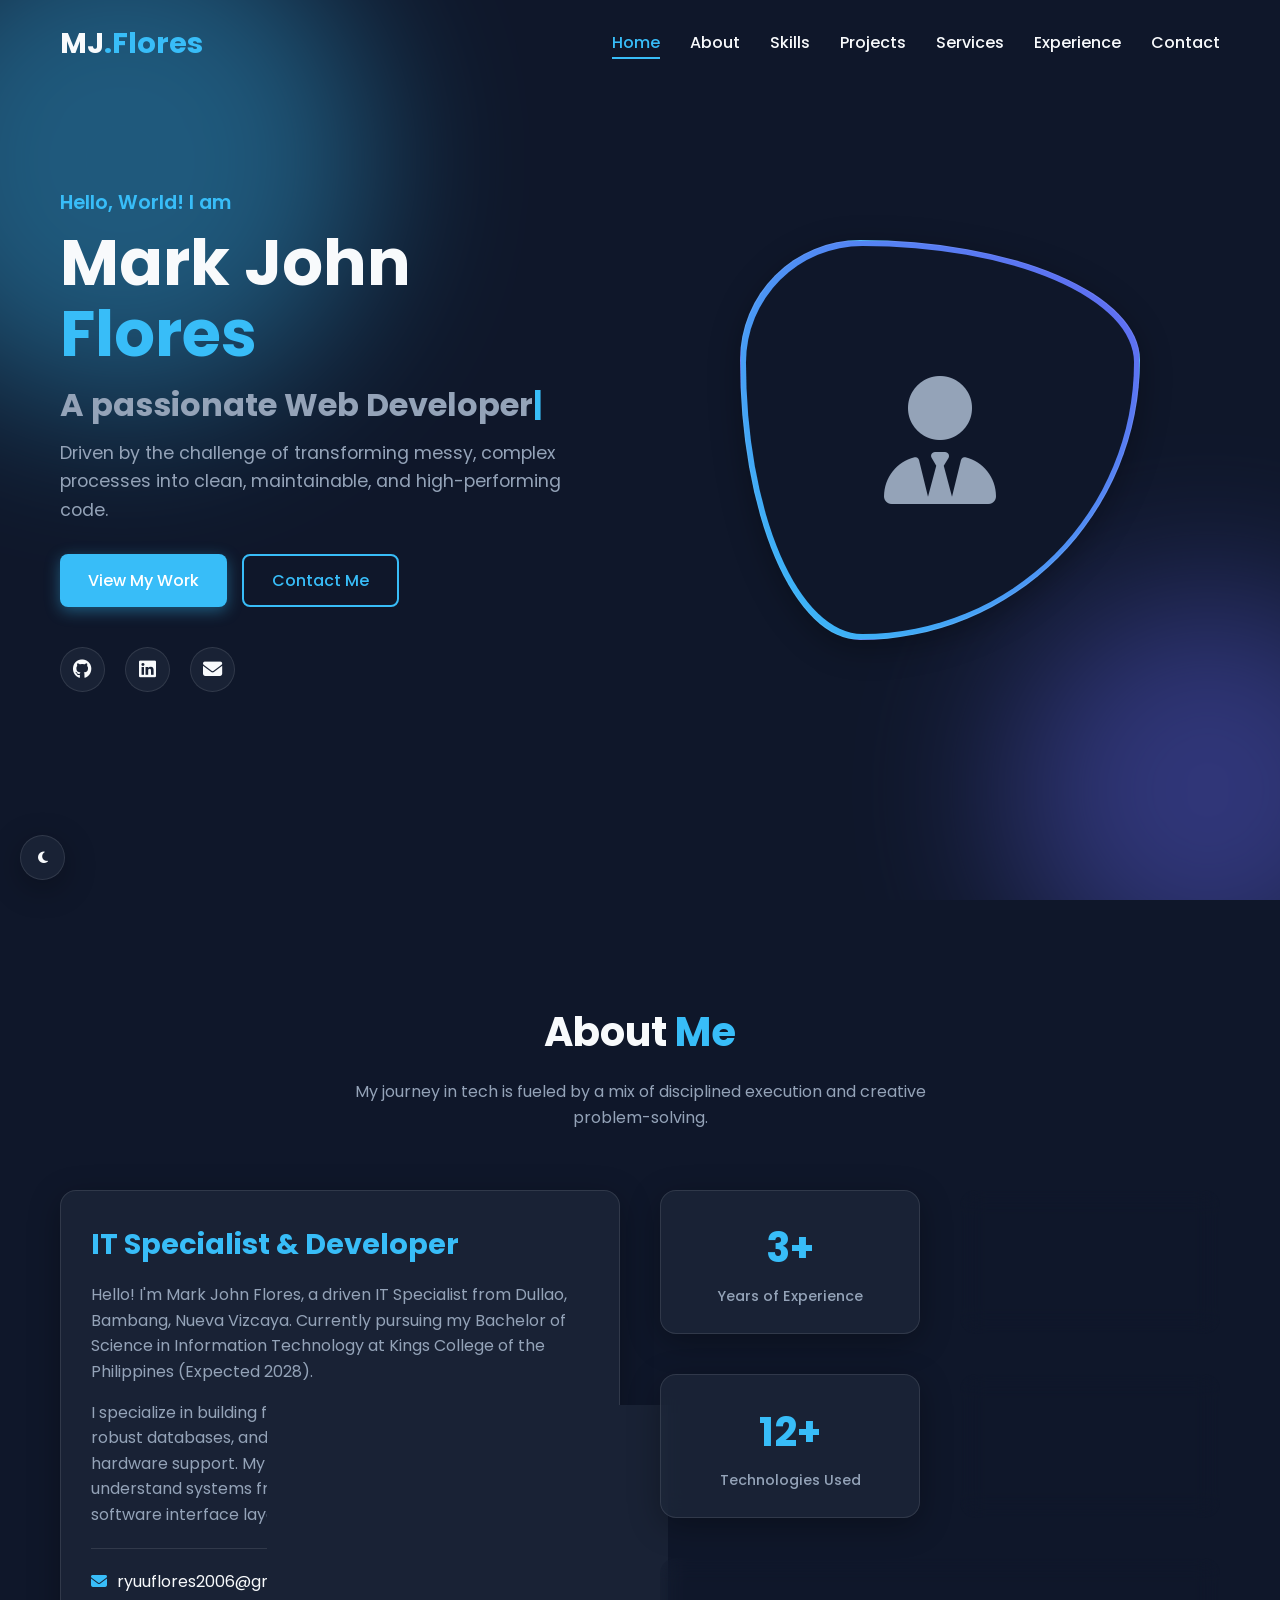
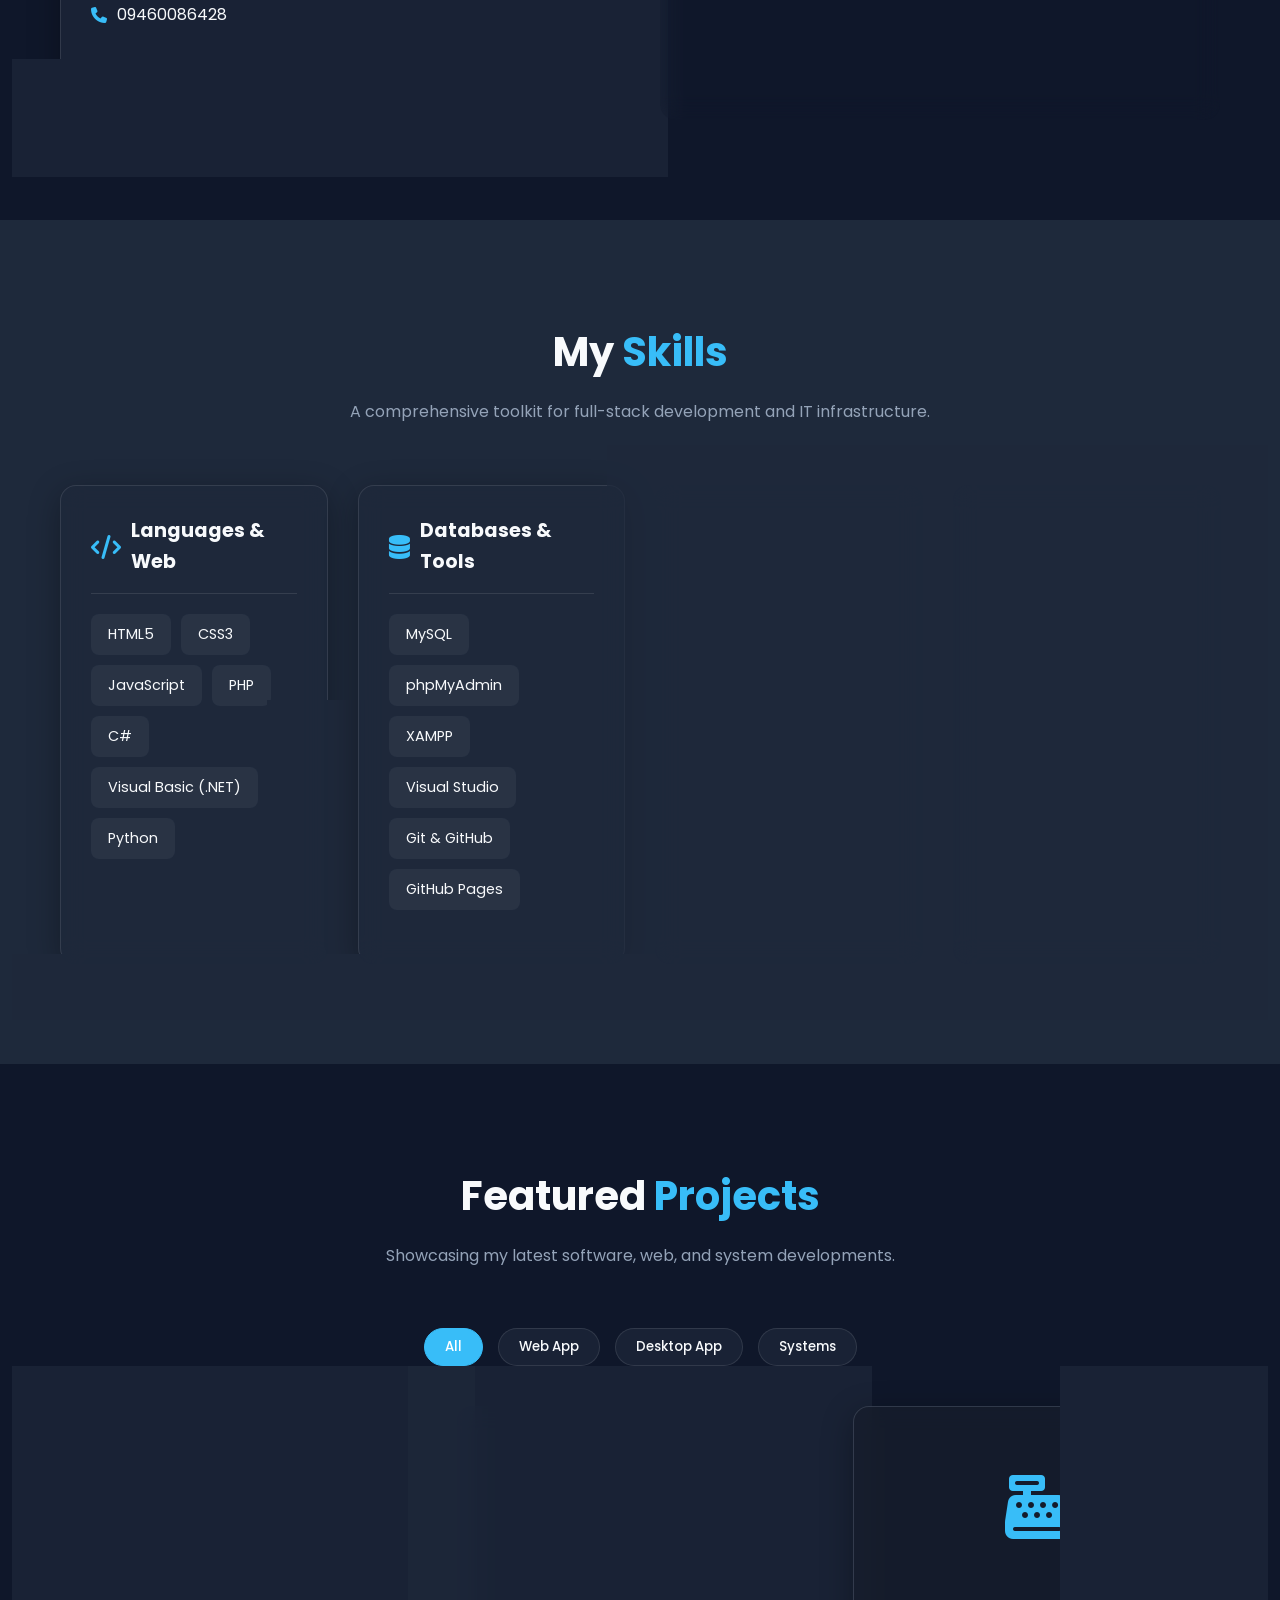
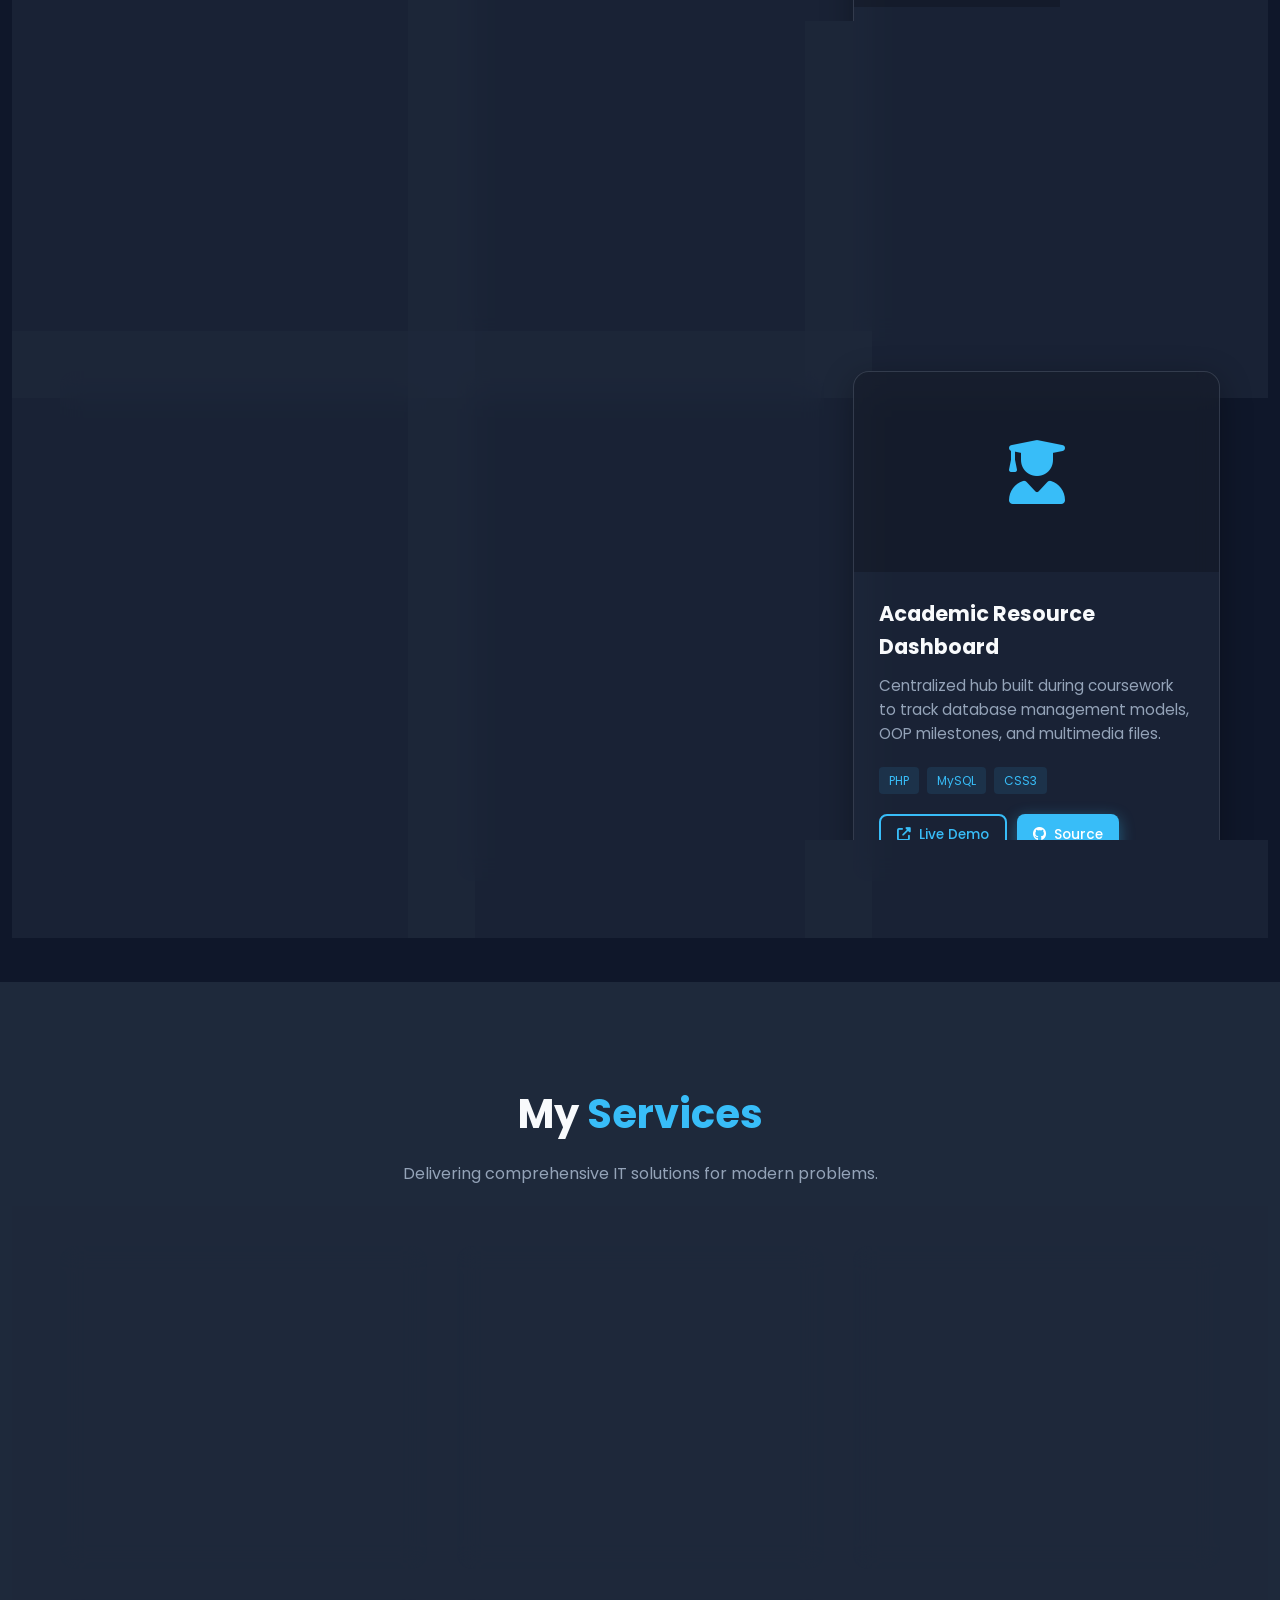
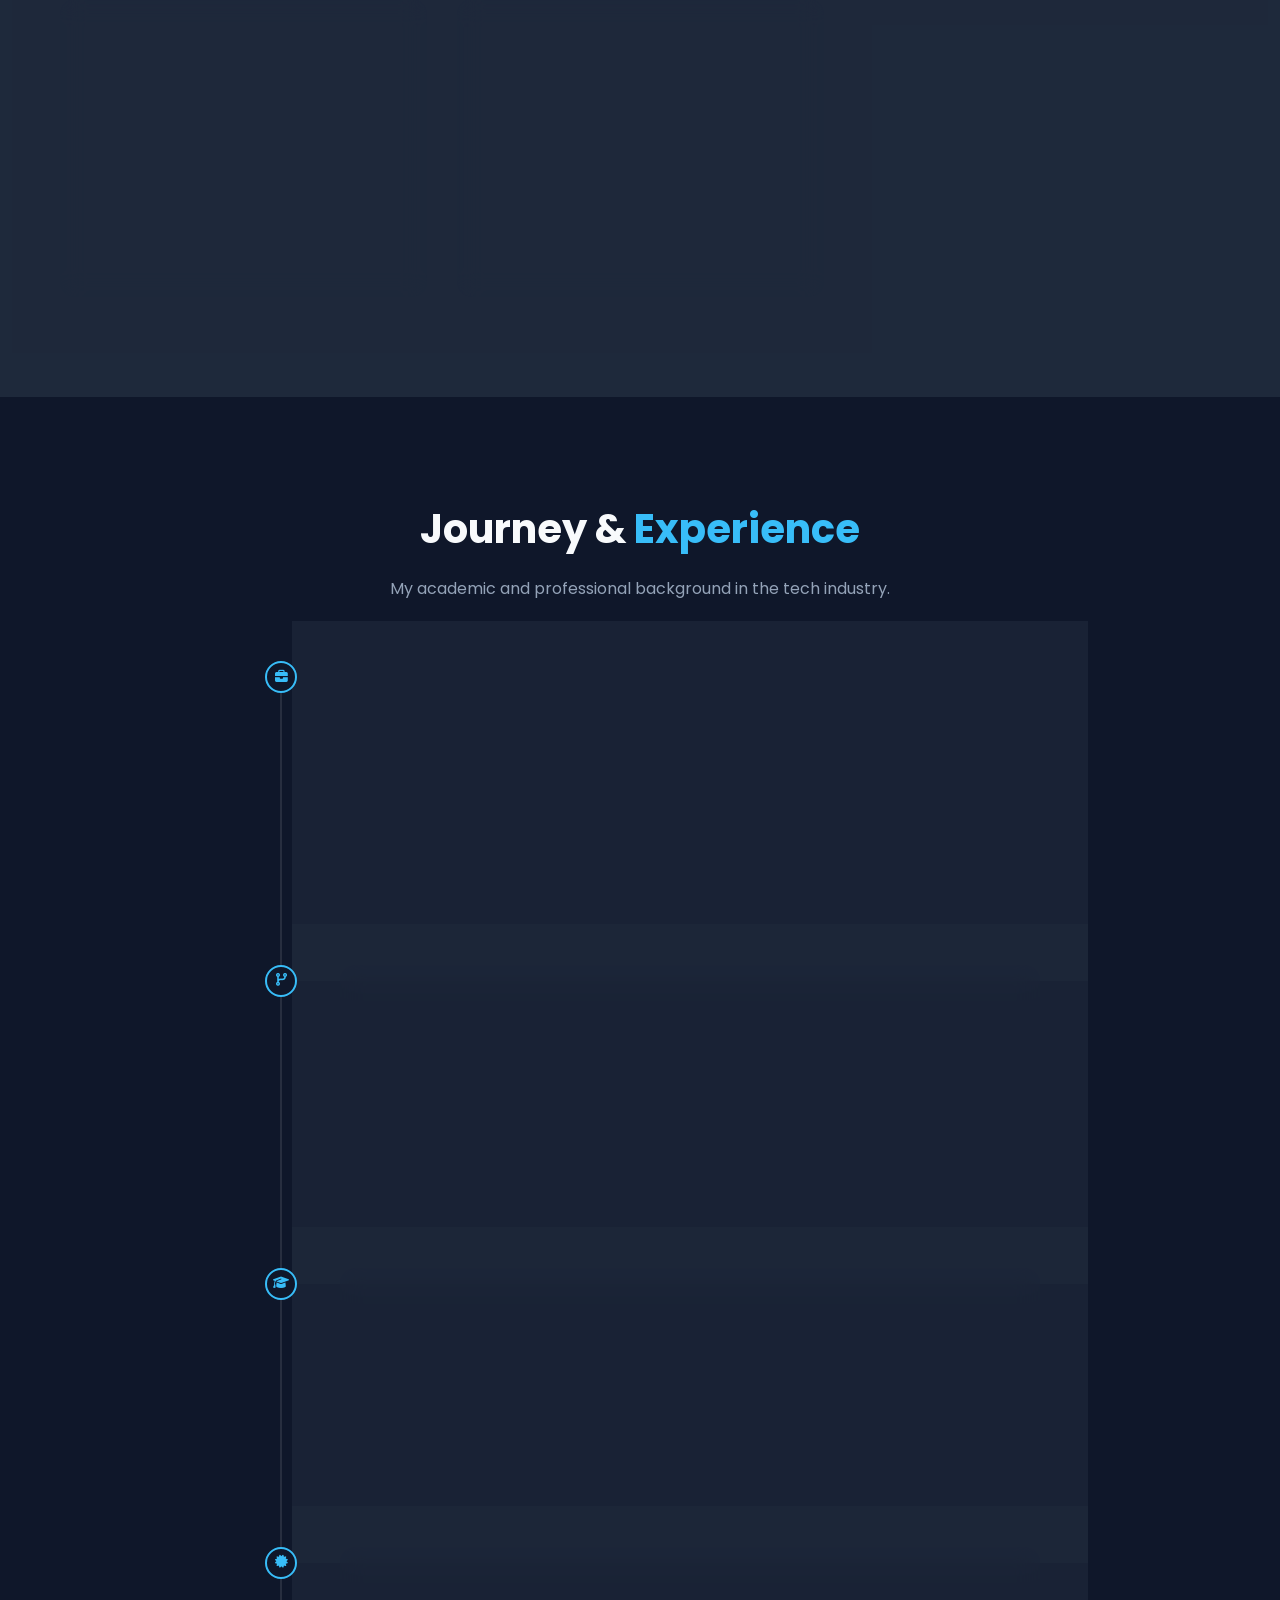
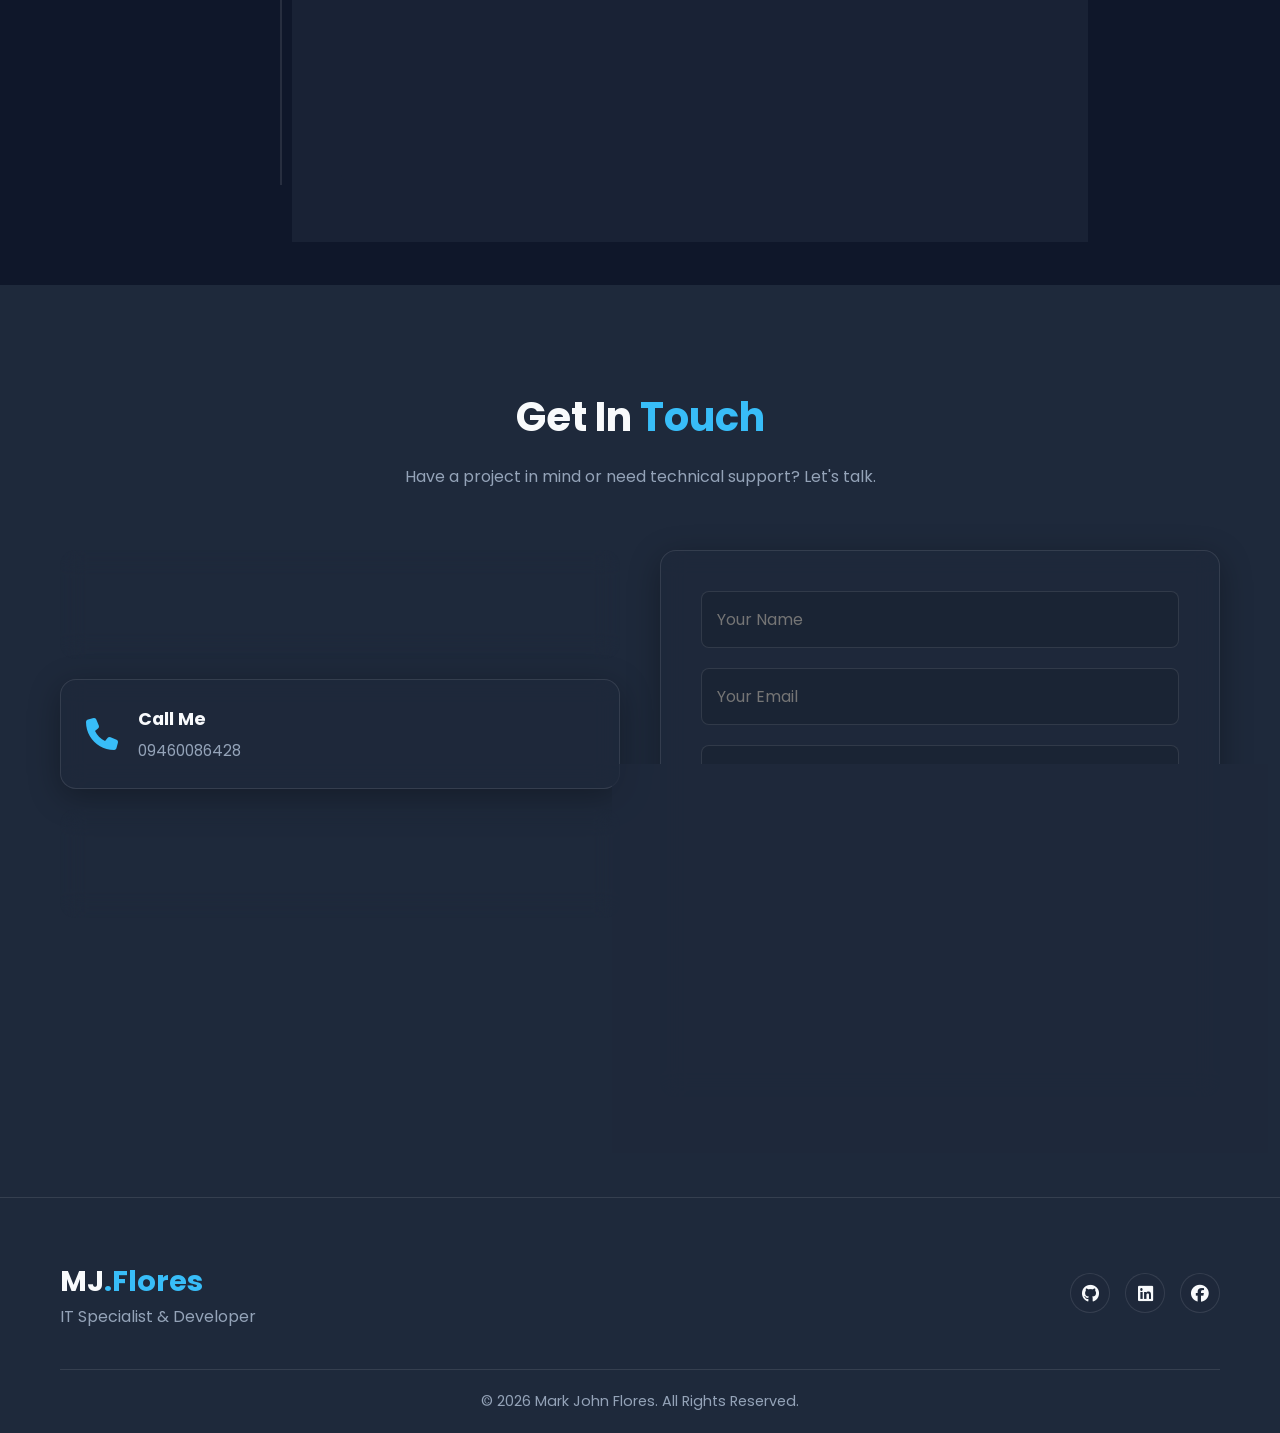
==== Portfolio/index.html @ e77b3bf4 "Add files via upload" ====
<!DOCTYPE html>
<html lang="en">
<head>
    <meta charset="UTF-8">
    <meta name="viewport" content="width=device-width, initial-scale=1.0">
    <title>Mark John Flores | IT Professional</title>
    <!-- Google Fonts -->
    <link href="https://fonts.googleapis.com/css2?family=Poppins:wght@300;400;500;600;700;800&display=swap" rel="stylesheet">
    <!-- FontAwesome Icons -->
    <link rel="stylesheet" href="https://cdnjs.cloudflare.com/ajax/libs/font-awesome/6.4.0/css/all.min.css">
    <link rel="stylesheet" href="style.css">
</head>
<body>
    <!-- Theme Toggle & Back to Top -->
    <button id="theme-toggle" class="glass-button" aria-label="Toggle Theme"><i class="fas fa-moon"></i></button>
    <button id="back-to-top" class="glass-button" aria-label="Back to Top"><i class="fas fa-arrow-up"></i></button>

    <!-- Navigation -->
    <header id="header">
        <nav class="navbar container">
            <a href="#home" class="logo">MJ<span>.Flores</span></a>
            <div class="hamburger">
                <span class="bar"></span>
                <span class="bar"></span>
                <span class="bar"></span>
            </div>
            <ul class="nav-menu">
                <li class="nav-item"><a href="#home" class="nav-link active">Home</a></li>
                <li class="nav-item"><a href="#about" class="nav-link">About</a></li>
                <li class="nav-item"><a href="#skills" class="nav-link">Skills</a></li>
                <li class="nav-item"><a href="#projects" class="nav-link">Projects</a></li>
                <li class="nav-item"><a href="#services" class="nav-link">Services</a></li>
                <li class="nav-item"><a href="#experience" class="nav-link">Experience</a></li>
                <li class="nav-item"><a href="#contact" class="nav-link">Contact</a></li>
            </ul>
        </nav>
    </header>

    <!-- Hero Section -->
    <section id="home" class="hero section">
        <div class="hero-bg-animated">
            <div class="blob blob-1"></div>
            <div class="blob blob-2"></div>
        </div>
        <div class="container hero-container grid-2">
            <div class="hero-content fade-in">
                <p class="greeting">Hello, World! I am</p>
                <h1 class="name">Mark John <span>Flores</span></h1>
                <h2 class="title">A passionate <span id="typing-text"></span><span class="cursor">|</span></h2>
                <p class="description">
                    Driven by the challenge of transforming messy, complex processes into clean, maintainable, and high-performing code.
                </p>
                <div class="hero-buttons">
                    <a href="#projects" class="btn btn-primary">View My Work</a>
                    <a href="#contact" class="btn btn-outline">Contact Me</a>
                </div>
                <div class="social-links">
                    <a href="#" aria-label="GitHub"><i class="fab fa-github"></i></a>
                    <a href="#" aria-label="LinkedIn"><i class="fab fa-linkedin"></i></a>
                    <a href="#" aria-label="Email"><i class="fas fa-envelope"></i></a>
                </div>
            </div>
            <div class="hero-image-wrapper fade-in delay-1">
                <div class="hero-image glass-card">
                    <!-- Placeholder for actual profile picture -->
                    <div class="image-placeholder">
                        <i class="fas fa-user-tie"></i>
                    </div>
                </div>
            </div>
        </div>
    </section>

    <!-- About Section -->
    <section id="about" class="about section">
        <div class="container">
            <div class="section-header reveal">
                <h2>About <span>Me</span></h2>
                <p>My journey in tech is fueled by a mix of disciplined execution and creative problem-solving.</p>
            </div>
            <div class="about-content grid-2 reveal delay-1">
                <div class="about-text glass-card">
                    <h3>IT Specialist & Developer</h3>
                    <p>Hello! I'm Mark John Flores, a driven IT Specialist from Dullao, Bambang, Nueva Vizcaya. Currently pursuing my Bachelor of Science in Information Technology at Kings College of the Philippines (Expected 2028).</p>
                    <p>I specialize in building full-stack web applications, engineering robust databases, and providing top-tier technical and hardware support. My hybrid expertise allows me to understand systems from the hardware foundation up to the software interface layer.</p>
                    <div class="contact-info-short">
                        <p><i class="fas fa-envelope"></i> ryuuflores2006@gmail.com</p>
                        <p><i class="fas fa-phone"></i> 09460086428</p>
                    </div>
                </div>
                <div class="about-stats grid-2">
                    <div class="stat-box glass-card">
                        <h3 class="counter" data-target="3">0</h3>
                        <p>Years of Experience</p>
                    </div>
                    <div class="stat-box glass-card">
                        <h3 class="counter" data-target="15">0</h3>
                        <p>Projects Completed</p>
                    </div>
                    <div class="stat-box glass-card">
                        <h3 class="counter" data-target="12">0</h3>
                        <p>Technologies Used</p>
                    </div>
                    <div class="stat-box glass-card">
                        <h3 class="counter" data-target="4">0</h3>
                        <p>Systems Completed</p>
                    </div>
                    <div class="stat-box glass-card span-2 highlight">
                        <div class="achievements">
                            <span class="badge"><i class="fas fa-trophy"></i> Hackathon Champion</span>
                            <span class="badge"><i class="fas fa-award"></i> Civil Service Exam Passer</span>
                        </div>
                    </div>
                </div>
            </div>
        </div>
    </section>

    <!-- Skills Section -->
    <section id="skills" class="skills section bg-alt">
        <div class="container">
            <div class="section-header reveal">
                <h2>My <span>Skills</span></h2>
                <p>A comprehensive toolkit for full-stack development and IT infrastructure.</p>
            </div>
            <div class="skills-grid reveal delay-1">
                <div class="skill-category glass-card">
                    <h3><i class="fas fa-code"></i> Languages & Web</h3>
                    <div class="skill-tags">
                        <span>HTML5</span>
                        <span>CSS3</span>
                        <span>JavaScript</span>
                        <span>PHP</span>
                        <span>C#</span>
                        <span>Visual Basic (.NET)</span>
                        <span>Python</span>
                    </div>
                </div>
                <div class="skill-category glass-card">
                    <h3><i class="fas fa-database"></i> Databases & Tools</h3>
                    <div class="skill-tags">
                        <span>MySQL</span>
                        <span>phpMyAdmin</span>
                        <span>XAMPP</span>
                        <span>Visual Studio</span>
                        <span>Git & GitHub</span>
                        <span>GitHub Pages</span>
                    </div>
                </div>
                <div class="skill-category glass-card">
                    <h3><i class="fas fa-server"></i> Technical & Hardware</h3>
                    <div class="skill-tags">
                        <span>PC Assembly</span>
                        <span>Hardware Troubleshooting</span>
                        <span>Device Flashing</span>
                        <span>Firmware Servicing</span>
                        <span>NFC Tag Config</span>
                        <span>Networking</span>
                    </div>
                </div>
                <div class="skill-category glass-card">
                    <h3><i class="fas fa-photo-video"></i> Multimedia</h3>
                    <div class="skill-tags">
                        <span>CapCut Editing</span>
                        <span>Audio/Video Processing</span>
                        <span>Content Preparation</span>
                        <span>UI/UX Design</span>
                    </div>
                </div>
            </div>
        </div>
    </section>

    <!-- Projects Section -->
    <section id="projects" class="projects section">
        <div class="container">
            <div class="section-header reveal">
                <h2>Featured <span>Projects</span></h2>
                <p>Showcasing my latest software, web, and system developments.</p>
            </div>
            
            <div class="project-filters reveal delay-1">
                <button class="filter-btn active" data-filter="all">All</button>
                <button class="filter-btn" data-filter="web">Web App</button>
                <button class="filter-btn" data-filter="desktop">Desktop App</button>
                <button class="filter-btn" data-filter="system">Systems</button>
            </div>

            <div class="projects-grid reveal delay-2">
                <!-- Project 1 -->
                <div class="project-card glass-card" data-category="system web">
                    <div class="project-img">
                        <div class="img-placeholder"><i class="fas fa-boxes"></i></div>
                    </div>
                    <div class="project-info">
                        <h3>Inventory & Stock Management</h3>
                        <p>End-to-end inventory tracking system with real-time stock deductions, low-stock alerts, and admin dashboard reports.</p>
                        <div class="tech-stack">
                            <span>PHP</span><span>MySQL</span><span>JavaScript</span>
                        </div>
                        <div class="project-links">
                            <a href="#" class="btn btn-sm btn-outline"><i class="fas fa-external-link-alt"></i> Live Demo</a>
                            <a href="#" class="btn btn-sm btn-primary"><i class="fab fa-github"></i> Source</a>
                        </div>
                    </div>
                </div>

                <!-- Project 2 -->
                <div class="project-card glass-card" data-category="web system">
                    <div class="project-img">
                        <div class="img-placeholder"><i class="fas fa-search-location"></i></div>
                    </div>
                    <div class="project-info">
                        <h3>Campus Lost & Found System</h3>
                        <p>Full-stack web portal for reporting, cataloging, and claiming lost items on campus with image handling and status tracking.</p>
                        <div class="tech-stack">
                            <span>PHP</span><span>MySQL</span><span>XAMPP</span>
                        </div>
                        <div class="project-links">
                            <a href="#" class="btn btn-sm btn-outline"><i class="fas fa-external-link-alt"></i> Live Demo</a>
                            <a href="#" class="btn btn-sm btn-primary"><i class="fab fa-github"></i> Source</a>
                        </div>
                    </div>
                </div>

                <!-- Project 3 -->
                <div class="project-card glass-card" data-category="desktop system">
                    <div class="project-img">
                        <div class="img-placeholder"><i class="fas fa-cash-register"></i></div>
                    </div>
                    <div class="project-info">
                        <h3>Restaurant POS System</h3>
                        <p>Desktop Point of Sale application featuring role authentication, dynamic ordering, bill calculations, and daily transaction logs.</p>
                        <div class="tech-stack">
                            <span>C#</span><span>Visual Basic</span><span>MySQL</span>
                        </div>
                        <div class="project-links">
                            <a href="#" class="btn btn-sm btn-primary"><i class="fab fa-github"></i> Source Code</a>
                        </div>
                    </div>
                </div>

                <!-- Project 4 -->
                <div class="project-card glass-card" data-category="web">
                    <div class="project-img">
                        <div class="img-placeholder"><i class="fas fa-globe"></i></div>
                    </div>
                    <div class="project-info">
                        <h3>Interactive Web Portals</h3>
                        <p>Lightweight, responsive interactive web pages designed with clean UI/UX principles and hosted live via GitHub Pages.</p>
                        <div class="tech-stack">
                            <span>HTML5</span><span>CSS3</span><span>JS</span>
                        </div>
                        <div class="project-links">
                            <a href="#" class="btn btn-sm btn-outline"><i class="fas fa-external-link-alt"></i> Live Demo</a>
                            <a href="#" class="btn btn-sm btn-primary"><i class="fab fa-github"></i> Source</a>
                        </div>
                    </div>
                </div>

                <!-- Project 5 -->
                <div class="project-card glass-card" data-category="system">
                    <div class="project-img">
                        <div class="img-placeholder"><i class="fas fa-mobile-alt"></i></div>
                    </div>
                    <div class="project-info">
                        <h3>Device Diagnostics Utility</h3>
                        <p>Internal tool documentation and scripts for mobile device firmware flashing, software-level repairs, and NFC configuration.</p>
                        <div class="tech-stack">
                            <span>Python</span><span>Hardware</span><span>NFC</span>
                        </div>
                        <div class="project-links">
                            <a href="#" class="btn btn-sm btn-primary"><i class="fab fa-github"></i> Documentation</a>
                        </div>
                    </div>
                </div>

                <!-- Project 6 -->
                <div class="project-card glass-card" data-category="web">
                    <div class="project-img">
                        <div class="img-placeholder"><i class="fas fa-user-graduate"></i></div>
                    </div>
                    <div class="project-info">
                        <h3>Academic Resource Dashboard</h3>
                        <p>Centralized hub built during coursework to track database management models, OOP milestones, and multimedia files.</p>
                        <div class="tech-stack">
                            <span>PHP</span><span>MySQL</span><span>CSS3</span>
                        </div>
                        <div class="project-links">
                            <a href="#" class="btn btn-sm btn-outline"><i class="fas fa-external-link-alt"></i> Live Demo</a>
                            <a href="#" class="btn btn-sm btn-primary"><i class="fab fa-github"></i> Source</a>
                        </div>
                    </div>
                </div>
            </div>
        </div>
    </section>

    <!-- Services Section -->
    <section id="services" class="services section bg-alt">
        <div class="container">
            <div class="section-header reveal">
                <h2>My <span>Services</span></h2>
                <p>Delivering comprehensive IT solutions for modern problems.</p>
            </div>
            <div class="services-grid reveal delay-1">
                <div class="service-card glass-card">
                    <div class="service-icon"><i class="fas fa-laptop-code"></i></div>
                    <h3>Web Development</h3>
                    <p>Responsive, fast, and modern front-end and back-end web applications tailored to your business needs.</p>
                </div>
                <div class="service-card glass-card">
                    <div class="service-icon"><i class="fas fa-database"></i></div>
                    <h3>Database Development</h3>
                    <p>Design, optimization, and management of secure relational databases using MySQL and phpMyAdmin.</p>
                </div>
                <div class="service-card glass-card">
                    <div class="service-icon"><i class="fas fa-cogs"></i></div>
                    <h3>System Development</h3>
                    <p>Custom desktop applications (C#/VB.NET), inventory management, and POS systems optimized for workflow efficiency.</p>
                </div>
                <div class="service-card glass-card">
                    <div class="service-icon"><i class="fas fa-network-wired"></i></div>
                    <h3>Network Setup</h3>
                    <p>Reliable configuration and troubleshooting of local networks to ensure seamless data flow and security.</p>
                </div>
                <div class="service-card glass-card">
                    <div class="service-icon"><i class="fas fa-tools"></i></div>
                    <h3>IT & Hardware Support</h3>
                    <p>PC assembly, hardware troubleshooting, OS installations, device flashing, and software-level repairs.</p>
                </div>
            </div>
        </div>
    </section>

    <!-- Experience / Timeline Section -->
    <section id="experience" class="timeline-section section">
        <div class="container">
            <div class="section-header reveal">
                <h2>Journey & <span>Experience</span></h2>
                <p>My academic and professional background in the tech industry.</p>
            </div>
            <div class="timeline reveal delay-1">
                
                <div class="timeline-item">
                    <div class="timeline-dot"><i class="fas fa-briefcase"></i></div>
                    <div class="timeline-content glass-card">
                        <span class="date">Current</span>
                        <h3>Freelance Technical & Hardware Support</h3>
                        <h4>Self-Employed</h4>
                        <p>Perform mobile device diagnostics, firmware flashing, and software repairs using specialized utility tools. Assist clients with PC hardware upgrades, compatibility checks, and OS installations.</p>
                    </div>
                </div>

                <div class="timeline-item">
                    <div class="timeline-dot"><i class="fas fa-code-branch"></i></div>
                    <div class="timeline-content glass-card">
                        <span class="date">Ongoing</span>
                        <h3>Student Web & Software Developer</h3>
                        <h4>Academic & Independent Projects</h4>
                        <p>Built, tested, and maintained responsive web apps and desktop GUI systems. Designed relational databases, wrote backend CRUD operations, and handled frontend integrations.</p>
                    </div>
                </div>

                <div class="timeline-item">
                    <div class="timeline-dot"><i class="fas fa-graduation-cap"></i></div>
                    <div class="timeline-content glass-card">
                        <span class="date">Expected Graduation: 2028</span>
                        <h3>BS in Information Technology</h3>
                        <h4>Kings College of the Philippines</h4>
                        <p>Focusing on Database Management Systems, Web Development, Object-Oriented Programming, Multimedia Systems, and Information Security.</p>
                    </div>
                </div>

                <div class="timeline-item">
                    <div class="timeline-dot"><i class="fas fa-certificate"></i></div>
                    <div class="timeline-content glass-card">
                        <span class="date">Achieved</span>
                        <h3>Certifications & Awards</h3>
                        <h4>Professional Milestones</h4>
                        <p>Civil Service Exam Passer. Recognized as a Hackathon Champion for innovative problem-solving and rapid prototype development under pressure.</p>
                    </div>
                </div>
            </div>
        </div>
    </section>

    <!-- Contact Section -->
    <section id="contact" class="contact section bg-alt">
        <div class="container">
            <div class="section-header reveal">
                <h2>Get In <span>Touch</span></h2>
                <p>Have a project in mind or need technical support? Let's talk.</p>
            </div>
            <div class="contact-wrapper grid-2 reveal delay-1">
                <div class="contact-info">
                    <div class="info-card glass-card">
                        <i class="fas fa-envelope"></i>
                        <div>
                            <h3>Email Me</h3>
                            <p>ryuuflores2006@gmail.com</p>
                        </div>
                    </div>
                    <div class="info-card glass-card">
                        <i class="fas fa-phone"></i>
                        <div>
                            <h3>Call Me</h3>
                            <p>09460086428</p>
                        </div>
                    </div>
                    <div class="info-card glass-card">
                        <i class="fas fa-map-marker-alt"></i>
                        <div>
                            <h3>Location</h3>
                            <p>Dullao, Bambang, Nueva Vizcaya</p>
                        </div>
                    </div>
                </div>

                <form id="contact-form" class="contact-form glass-card">
                    <div class="form-group">
                        <input type="text" id="name" name="name" placeholder="Your Name" required>
                    </div>
                    <div class="form-group">
                        <input type="email" id="email" name="email" placeholder="Your Email" required>
                    </div>
                    <div class="form-group">
                        <input type="text" id="subject" name="subject" placeholder="Subject" required>
                    </div>
                    <div class="form-group">
                        <textarea id="message" name="message" rows="5" placeholder="Your Message" required></textarea>
                    </div>
                    <button type="submit" class="btn btn-primary w-100">
                        <span>Send Message</span> <i class="fas fa-paper-plane"></i>
                    </button>
                    <div id="form-message" class="form-message"></div>
                </form>
            </div>
        </div>
    </section>

    <!-- Footer -->
    <footer class="footer">
        <div class="container">
            <div class="footer-content">
                <div class="footer-logo">
                    <h2>MJ<span>.Flores</span></h2>
                    <p>IT Specialist & Developer</p>
                </div>
                <div class="footer-socials">
                    <a href="#" aria-label="GitHub"><i class="fab fa-github"></i></a>
                    <a href="#" aria-label="LinkedIn"><i class="fab fa-linkedin"></i></a>
                    <a href="#" aria-label="Facebook"><i class="fab fa-facebook"></i></a>
                </div>
            </div>
            <div class="footer-bottom">
                <p>&copy; 2026 Mark John Flores. All Rights Reserved.</p>
            </div>
        </div>
    </footer>

    <script src="script.js"></script>
</body>
</html>
---- Portfolio/style.css ----
/* =========================================
   VARIABLES & THEME SETUP
   ========================================= */
:root {
    /* Dark Theme (Default) */
    --bg-color: #0f172a;
    --bg-alt: #1e293b;
    --text-primary: #f8fafc;
    --text-secondary: #94a3b8;
    --accent-color: #38bdf8;
    --accent-hover: #0284c7;
    --glass-bg: rgba(30, 41, 59, 0.7);
    --glass-border: rgba(255, 255, 255, 0.1);
    --card-shadow: 0 8px 32px 0 rgba(0, 0, 0, 0.3);
    
    /* Layout */
    --transition: all 0.3s cubic-bezier(0.4, 0, 0.2, 1);
    --container-width: 1200px;
}

/* Light Theme Variables */
[data-theme="light"] {
    --bg-color: #f8fafc;
    --bg-alt: #f1f5f9;
    --text-primary: #0f172a;
    --text-secondary: #475569;
    --accent-color: #0284c7;
    --accent-hover: #0369a1;
    --glass-bg: rgba(255, 255, 255, 0.7);
    --glass-border: rgba(0, 0, 0, 0.1);
    --card-shadow: 0 8px 32px 0 rgba(31, 38, 135, 0.1);
}

/* =========================================
   RESET & BASE STYLES
   ========================================= */
* {
    margin: 0;
    padding: 0;
    box-sizing: border-box;
    font-family: 'Poppins', sans-serif;
}

html {
    scroll-behavior: smooth;
    overflow-x: hidden;
}

body {
    background-color: var(--bg-color);
    color: var(--text-primary);
    line-height: 1.6;
    overflow-x: hidden;
    transition: background-color 0.4s ease, color 0.4s ease;
}

a {
    text-decoration: none;
    color: inherit;
    transition: var(--transition);
}

ul {
    list-style: none;
}

img {
    max-width: 100%;
    height: auto;
}

.container {
    max-width: var(--container-width);
    margin: 0 auto;
    padding: 0 20px;
}

.section {
    padding: 100px 0;
}

.bg-alt {
    background-color: var(--bg-alt);
}

.grid-2 {
    display: grid;
    grid-template-columns: repeat(2, 1fr);
    gap: 40px;
}

/* =========================================
   GLASSMORPHISM & UTILITIES
   ========================================= */
.glass-card {
    background: var(--glass-bg);
    backdrop-filter: blur(12px);
    -webkit-backdrop-filter: blur(12px);
    border: 1px solid var(--glass-border);
    border-radius: 16px;
    box-shadow: var(--card-shadow);
    padding: 30px;
    transition: var(--transition);
}

.glass-card:hover {
    transform: translateY(-5px);
    border-color: var(--accent-color);
}

.section-header {
    text-align: center;
    margin-bottom: 60px;
}

.section-header h2 {
    font-size: 2.5rem;
    margin-bottom: 15px;
}

.section-header h2 span {
    color: var(--accent-color);
}

.section-header p {
    color: var(--text-secondary);
    max-width: 600px;
    margin: 0 auto;
}

/* Buttons */
.btn {
    display: inline-flex;
    align-items: center;
    justify-content: center;
    padding: 12px 28px;
    border-radius: 8px;
    font-weight: 500;
    cursor: pointer;
    border: none;
    transition: var(--transition);
    gap: 8px;
    font-size: 1rem;
}

.btn-primary {
    background-color: var(--accent-color);
    color: #fff;
    box-shadow: 0 4px 15px rgba(56, 189, 248, 0.4);
}

.btn-primary:hover {
    background-color: var(--accent-hover);
    transform: translateY(-3px);
}

.btn-outline {
    background-color: transparent;
    border: 2px solid var(--accent-color);
    color: var(--accent-color);
}

.btn-outline:hover {
    background-color: var(--accent-color);
    color: #fff;
    transform: translateY(-3px);
}

.btn-sm {
    padding: 8px 16px;
    font-size: 0.85rem;
}

.w-100 {
    width: 100%;
}

/* =========================================
   NAVIGATION
   ========================================= */
header {
    position: fixed;
    top: 0;
    left: 0;
    width: 100%;
    z-index: 1000;
    transition: var(--transition);
    background: transparent;
}

header.scrolled {
    background: var(--glass-bg);
    backdrop-filter: blur(15px);
    border-bottom: 1px solid var(--glass-border);
    box-shadow: var(--card-shadow);
    padding: 10px 0;
}

.navbar {
    display: flex;
    justify-content: space-between;
    align-items: center;
    padding: 20px;
    transition: var(--transition);
}

header.scrolled .navbar {
    padding: 5px 20px;
}

.logo {
    font-size: 1.8rem;
    font-weight: 700;
    color: var(--text-primary);
}

.logo span {
    color: var(--accent-color);
}

.nav-menu {
    display: flex;
    gap: 30px;
}

.nav-link {
    font-weight: 500;
    color: var(--text-primary);
    position: relative;
}

.nav-link::after {
    content: '';
    position: absolute;
    bottom: -5px;
    left: 0;
    width: 0;
    height: 2px;
    background-color: var(--accent-color);
    transition: var(--transition);
}

.nav-link:hover::after,
.nav-link.active::after {
    width: 100%;
}

.nav-link.active {
    color: var(--accent-color);
}

.hamburger {
    display: none;
    cursor: pointer;
}

.hamburger .bar {
    display: block;
    width: 25px;
    height: 3px;
    margin: 5px auto;
    transition: var(--transition);
    background-color: var(--text-primary);
}

/* =========================================
   HERO SECTION
   ========================================= */
.hero {
    min-height: 100vh;
    display: flex;
    align-items: center;
    position: relative;
    padding-top: 80px;
}

.hero-bg-animated {
    position: absolute;
    top: 0;
    left: 0;
    width: 100%;
    height: 100%;
    overflow: hidden;
    z-index: -1;
}

.blob {
    position: absolute;
    filter: blur(80px);
    opacity: 0.4;
    border-radius: 50%;
    animation: float 10s infinite alternate;
}

.blob-1 {
    top: -10%;
    left: -10%;
    width: 500px;
    height: 500px;
    background: var(--accent-color);
}

.blob-2 {
    bottom: -10%;
    right: -10%;
    width: 400px;
    height: 400px;
    background: #6366f1;
    animation-delay: -5s;
}

.hero-content .greeting {
    color: var(--accent-color);
    font-size: 1.2rem;
    font-weight: 600;
    margin-bottom: 10px;
}

.hero-content .name {
    font-size: 4rem;
    line-height: 1.1;
    margin-bottom: 10px;
}

.hero-content .name span {
    color: var(--accent-color);
}

.hero-content .title {
    font-size: 2rem;
    color: var(--text-secondary);
    margin-bottom: 20px;
    height: 40px; /* Prevents layout shift during typing */
}

.hero-content .description {
    color: var(--text-secondary);
    font-size: 1.1rem;
    margin-bottom: 30px;
    max-width: 90%;
}

.cursor {
    animation: blink 0.8s infinite;
    color: var(--accent-color);
}

.hero-buttons {
    display: flex;
    gap: 15px;
    margin-bottom: 40px;
}

.social-links {
    display: flex;
    gap: 20px;
}

.social-links a {
    display: inline-flex;
    align-items: center;
    justify-content: center;
    width: 45px;
    height: 45px;
    border-radius: 50%;
    background: var(--glass-bg);
    border: 1px solid var(--glass-border);
    font-size: 1.2rem;
    color: var(--text-primary);
}

.social-links a:hover {
    background: var(--accent-color);
    color: #fff;
    transform: translateY(-5px);
}

.hero-image-wrapper {
    display: flex;
    justify-content: center;
    align-items: center;
}

.hero-image {
    width: 100%;
    max-width: 400px;
    aspect-ratio: 1;
    border-radius: 30% 70% 70% 30% / 30% 30% 70% 70%;
    display: flex;
    justify-content: center;
    align-items: center;
    animation: morph 8s ease-in-out infinite;
    background: linear-gradient(45deg, var(--accent-color), #6366f1);
    padding: 5px;
}

.image-placeholder {
    width: 100%;
    height: 100%;
    background: var(--bg-color);
    border-radius: inherit;
    display: flex;
    justify-content: center;
    align-items: center;
    font-size: 8rem;
    color: var(--text-secondary);
}

/* =========================================
   ABOUT SECTION
   ========================================= */
.about-text h3 {
    font-size: 1.8rem;
    margin-bottom: 15px;
    color: var(--accent-color);
}

.about-text p {
    margin-bottom: 15px;
    color: var(--text-secondary);
}

.contact-info-short {
    margin-top: 20px;
    padding-top: 20px;
    border-top: 1px solid var(--glass-border);
}

.contact-info-short p {
    margin-bottom: 8px;
    color: var(--text-primary);
    display: flex;
    align-items: center;
    gap: 10px;
}

.contact-info-short i {
    color: var(--accent-color);
}

.stat-box {
    text-align: center;
    padding: 25px 15px;
}

.stat-box h3 {
    font-size: 2.5rem;
    color: var(--accent-color);
    margin-bottom: 5px;
}

.stat-box p {
    font-size: 0.9rem;
    color: var(--text-secondary);
    font-weight: 500;
}

.span-2 {
    grid-column: span 2;
}

.highlight {
    background: linear-gradient(135deg, rgba(56, 189, 248, 0.1), rgba(99, 102, 241, 0.1));
    border-color: rgba(56, 189, 248, 0.3);
}

.achievements {
    display: flex;
    flex-wrap: wrap;
    justify-content: center;
    gap: 15px;
}

.badge {
    padding: 10px 20px;
    background: var(--glass-bg);
    border: 1px solid var(--accent-color);
    border-radius: 30px;
    font-weight: 600;
    color: var(--text-primary);
    display: flex;
    align-items: center;
    gap: 8px;
}

.badge i {
    color: #fbbf24;
}

/* =========================================
   SKILLS SECTION
   ========================================= */
.skills-grid {
    display: grid;
    grid-template-columns: repeat(auto-fit, minmax(250px, 1fr));
    gap: 30px;
}

.skill-category h3 {
    margin-bottom: 20px;
    font-size: 1.2rem;
    display: flex;
    align-items: center;
    gap: 10px;
    border-bottom: 1px solid var(--glass-border);
    padding-bottom: 15px;
}

.skill-category h3 i {
    color: var(--accent-color);
    font-size: 1.5rem;
}

.skill-tags {
    display: flex;
    flex-wrap: wrap;
    gap: 10px;
}

.skill-tags span {
    padding: 8px 16px;
    background: rgba(255, 255, 255, 0.05);
    border-radius: 8px;
    font-size: 0.9rem;
    transition: var(--transition);
    border: 1px solid transparent;
}

.skill-tags span:hover {
    background: var(--accent-color);
    color: #fff;
    transform: translateY(-3px);
}

/* =========================================
   PROJECTS SECTION
   ========================================= */
.project-filters {
    display: flex;
    justify-content: center;
    flex-wrap: wrap;
    gap: 15px;
    margin-bottom: 40px;
}

.filter-btn {
    padding: 8px 20px;
    background: var(--glass-bg);
    border: 1px solid var(--glass-border);
    color: var(--text-primary);
    border-radius: 30px;
    cursor: pointer;
    transition: var(--transition);
    font-weight: 500;
}

.filter-btn:hover,
.filter-btn.active {
    background: var(--accent-color);
    color: #fff;
    border-color: var(--accent-color);
}

.projects-grid {
    display: grid;
    grid-template-columns: repeat(auto-fill, minmax(320px, 1fr));
    gap: 30px;
}

.project-card {
    padding: 0;
    overflow: hidden;
    display: flex;
    flex-direction: column;
}

.project-img {
    height: 200px;
    width: 100%;
    overflow: hidden;
}

.img-placeholder {
    width: 100%;
    height: 100%;
    background: rgba(0, 0, 0, 0.2);
    display: flex;
    justify-content: center;
    align-items: center;
    font-size: 4rem;
    color: var(--accent-color);
    transition: var(--transition);
}

.project-card:hover .img-placeholder {
    transform: scale(1.1);
}

.project-info {
    padding: 25px;
    flex: 1;
    display: flex;
    flex-direction: column;
}

.project-info h3 {
    margin-bottom: 10px;
    font-size: 1.3rem;
}

.project-info p {
    color: var(--text-secondary);
    font-size: 0.95rem;
    margin-bottom: 20px;
    flex: 1;
}

.tech-stack {
    display: flex;
    flex-wrap: wrap;
    gap: 8px;
    margin-bottom: 20px;
}

.tech-stack span {
    font-size: 0.75rem;
    padding: 4px 10px;
    background: rgba(56, 189, 248, 0.1);
    color: var(--accent-color);
    border-radius: 4px;
}

.project-links {
    display: flex;
    gap: 10px;
}

/* =========================================
   SERVICES SECTION
   ========================================= */
.services-grid {
    display: grid;
    grid-template-columns: repeat(auto-fit, minmax(280px, 1fr));
    gap: 30px;
}

.service-card {
    text-align: center;
    padding: 40px 30px;
}

.service-icon {
    width: 70px;
    height: 70px;
    margin: 0 auto 25px;
    background: rgba(56, 189, 248, 0.1);
    border-radius: 50%;
    display: flex;
    justify-content: center;
    align-items: center;
    font-size: 2rem;
    color: var(--accent-color);
    transition: var(--transition);
}

.service-card:hover .service-icon {
    background: var(--accent-color);
    color: #fff;
    transform: rotateY(180deg);
}

.service-card h3 {
    margin-bottom: 15px;
    font-size: 1.3rem;
}

.service-card p {
    color: var(--text-secondary);
    font-size: 0.95rem;
}

/* =========================================
   TIMELINE SECTION
   ========================================= */
.timeline {
    position: relative;
    max-width: 800px;
    margin: 0 auto;
}

.timeline::before {
    content: '';
    position: absolute;
    top: 0;
    left: 40px;
    width: 2px;
    height: 100%;
    background: var(--glass-border);
}

.timeline-item {
    position: relative;
    margin-bottom: 40px;
    padding-left: 100px;
}

.timeline-item:last-child {
    margin-bottom: 0;
}

.timeline-dot {
    position: absolute;
    left: 25px;
    top: 0;
    width: 32px;
    height: 32px;
    background: var(--bg-color);
    border: 2px solid var(--accent-color);
    border-radius: 50%;
    display: flex;
    justify-content: center;
    align-items: center;
    color: var(--accent-color);
    font-size: 0.8rem;
    z-index: 1;
}

.timeline-content .date {
    display: inline-block;
    padding: 5px 15px;
    background: rgba(56, 189, 248, 0.1);
    color: var(--accent-color);
    border-radius: 20px;
    font-size: 0.85rem;
    font-weight: 600;
    margin-bottom: 15px;
}

.timeline-content h3 {
    font-size: 1.4rem;
    margin-bottom: 5px;
}

.timeline-content h4 {
    font-size: 1rem;
    color: var(--text-secondary);
    font-weight: 500;
    margin-bottom: 15px;
}

.timeline-content p {
    color: var(--text-secondary);
    font-size: 0.95rem;
}

/* =========================================
   CONTACT SECTION
   ========================================= */
.contact-wrapper {
    align-items: flex-start;
}

.info-card {
    display: flex;
    align-items: center;
    gap: 20px;
    margin-bottom: 20px;
    padding: 25px;
}

.info-card i {
    font-size: 2rem;
    color: var(--accent-color);
}

.info-card h3 {
    font-size: 1.1rem;
    margin-bottom: 5px;
}

.info-card p {
    color: var(--text-secondary);
    font-size: 0.95rem;
}

.contact-form {
    padding: 40px;
}

.form-group {
    margin-bottom: 20px;
}

.form-group input,
.form-group textarea {
    width: 100%;
    padding: 15px;
    background: rgba(0, 0, 0, 0.1);
    border: 1px solid var(--glass-border);
    border-radius: 8px;
    color: var(--text-primary);
    font-size: 1rem;
    transition: var(--transition);
}

[data-theme="light"] .form-group input,
[data-theme="light"] .form-group textarea {
    background: rgba(255, 255, 255, 0.5);
}

.form-group input:focus,
.form-group textarea:focus {
    outline: none;
    border-color: var(--accent-color);
    background: rgba(0, 0, 0, 0.2);
}

.form-message {
    margin-top: 15px;
    text-align: center;
    font-weight: 500;
    display: none;
}

.form-message.success {
    display: block;
    color: #10b981;
}

.form-message.error {
    display: block;
    color: #ef4444;
}

/* =========================================
   FOOTER
   ========================================= */
.footer {
    background-color: var(--bg-alt);
    padding: 60px 0 20px;
    border-top: 1px solid var(--glass-border);
}

.footer-content {
    display: flex;
    justify-content: space-between;
    align-items: center;
    margin-bottom: 40px;
    flex-wrap: wrap;
    gap: 20px;
}

.footer-logo h2 {
    font-size: 1.8rem;
}

.footer-logo h2 span {
    color: var(--accent-color);
}

.footer-logo p {
    color: var(--text-secondary);
}

.footer-socials {
    display: flex;
    gap: 15px;
}

.footer-socials a {
    width: 40px;
    height: 40px;
    background: var(--glass-bg);
    border: 1px solid var(--glass-border);
    display: flex;
    justify-content: center;
    align-items: center;
    border-radius: 50%;
    font-size: 1.1rem;
}

.footer-socials a:hover {
    background: var(--accent-color);
    color: #fff;
    transform: translateY(-3px);
}

.footer-bottom {
    text-align: center;
    padding-top: 20px;
    border-top: 1px solid var(--glass-border);
    color: var(--text-secondary);
    font-size: 0.9rem;
}

/* =========================================
   UTILITY BUTTONS (Theme & To Top)
   ========================================= */
.glass-button {
    position: fixed;
    z-index: 999;
    width: 45px;
    height: 45px;
    border-radius: 50%;
    background: var(--glass-bg);
    backdrop-filter: blur(10px);
    border: 1px solid var(--glass-border);
    color: var(--text-primary);
    display: flex;
    justify-content: center;
    align-items: center;
    cursor: pointer;
    transition: var(--transition);
    box-shadow: var(--card-shadow);
}

.glass-button:hover {
    background: var(--accent-color);
    color: #fff;
}

#theme-toggle {
    bottom: 20px;
    left: 20px;
}

#back-to-top {
    bottom: 20px;
    right: 20px;
    opacity: 0;
    visibility: hidden;
    transform: translateY(20px);
}

#back-to-top.show {
    opacity: 1;
    visibility: visible;
    transform: translateY(0);
}

/* =========================================
   ANIMATIONS & EFFECTS
   ========================================= */
@keyframes float {
    0% { transform: translate(0, 0) scale(1); }
    100% { transform: translate(30px, -30px) scale(1.1); }
}

@keyframes morph {
    0% { border-radius: 30% 70% 70% 30% / 30% 30% 70% 70%; }
    25% { border-radius: 58% 42% 75% 25% / 76% 46% 54% 24%; }
    50% { border-radius: 50% 50% 33% 67% / 55% 27% 73% 45%; }
    75% { border-radius: 33% 67% 58% 42% / 63% 68% 32% 37%; }
    100% { border-radius: 30% 70% 70% 30% / 30% 30% 70% 70%; }
}

@keyframes blink {
    0%, 100% { opacity: 1; }
    50% { opacity: 0; }
}

/* Scroll Reveals */
.reveal {
    opacity: 0;
    transform: translateY(40px);
    transition: all 0.8s cubic-bezier(0.5, 0, 0, 1);
}

.reveal.active {
    opacity: 1;
    transform: translateY(0);
}

.delay-1 { transition-delay: 0.2s; }
.delay-2 { transition-delay: 0.4s; }

/* Load Animations */
.fade-in {
    animation: fadeIn 1s cubic-bezier(0.5, 0, 0, 1) forwards;
    opacity: 0;
    transform: translateY(20px);
}

@keyframes fadeIn {
    to {
        opacity: 1;
        transform: translateY(0);
    }
}

/* =========================================
   RESPONSIVE DESIGN (Mobile First concepts)
   ========================================= */

/* Tablets & Small Laptops (1024px) */
@media (max-width: 1024px) {
    .hero-content .name {
        font-size: 3rem;
    }
    .grid-2 {
        gap: 30px;
    }
}

/* Tablets (768px) */
@media (max-width: 768px) {
    .hamburger {
        display: block;
        z-index: 1001;
    }

    .hamburger.active .bar:nth-child(2) { opacity: 0; }
    .hamburger.active .bar:nth-child(1) { transform: translateY(8px) rotate(45deg); }
    .hamburger.active .bar:nth-child(3) { transform: translateY(-8px) rotate(-45deg); }

    .nav-menu {
        position: fixed;
        left: -100%;
        top: 0;
        gap: 0;
        flex-direction: column;
        background: var(--bg-alt);
        width: 100%;
        height: 100vh;
        text-align: center;
        transition: 0.4s;
        justify-content: center;
        z-index: 1000;
    }

    .nav-menu.active {
        left: 0;
    }

    .nav-item {
        margin: 15px 0;
    }

    .nav-link {
        font-size: 1.5rem;
    }

    .grid-2,
    .about-content,
    .contact-wrapper {
        grid-template-columns: 1fr;
    }

    .hero-container {
        flex-direction: column-reverse;
        text-align: center;
    }

    .hero-buttons {
        justify-content: center;
    }

    .social-links {
        justify-content: center;
    }

    .hero-image {
        max-width: 300px;
        margin-bottom: 40px;
    }
    
    .timeline::before {
        left: 20px;
    }
    
    .timeline-dot {
        left: 5px;
    }
    
    .timeline-item {
        padding-left: 60px;
    }
}

/* Mobile (480px & 375px) */
@media (max-width: 480px) {
    .hero-content .name {
        font-size: 2.2rem;
    }
    
    .hero-content .title {
        font-size: 1.3rem;
    }
    
    .section {
        padding: 70px 0;
    }
    
    .about-stats {
        grid-template-columns: 1fr;
    }
    
    .span-2 {
        grid-column: span 1;
    }
    
    .project-filters {
        flex-direction: column;
        align-items: stretch;
    }
    
    .filter-btn {
        width: 100%;
    }
    
    .contact-form {
        padding: 25px 15px;
    }
}
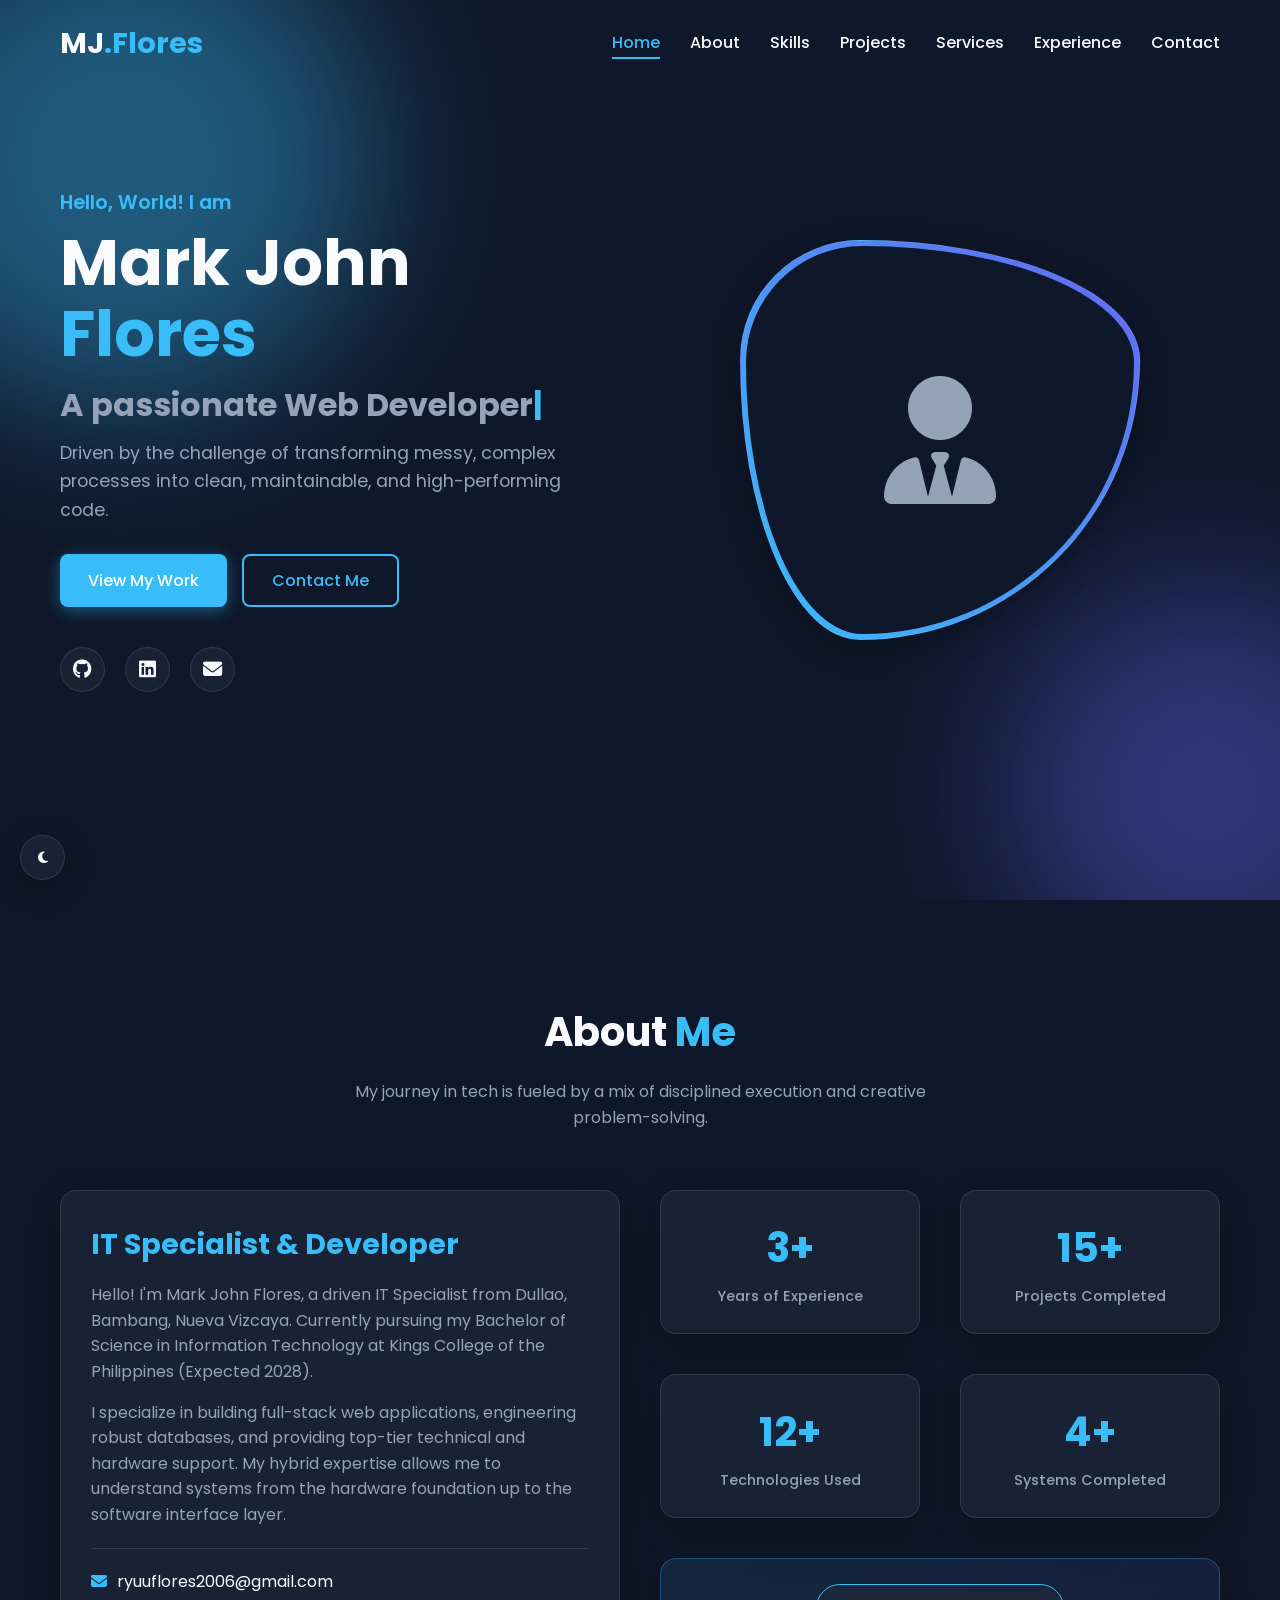
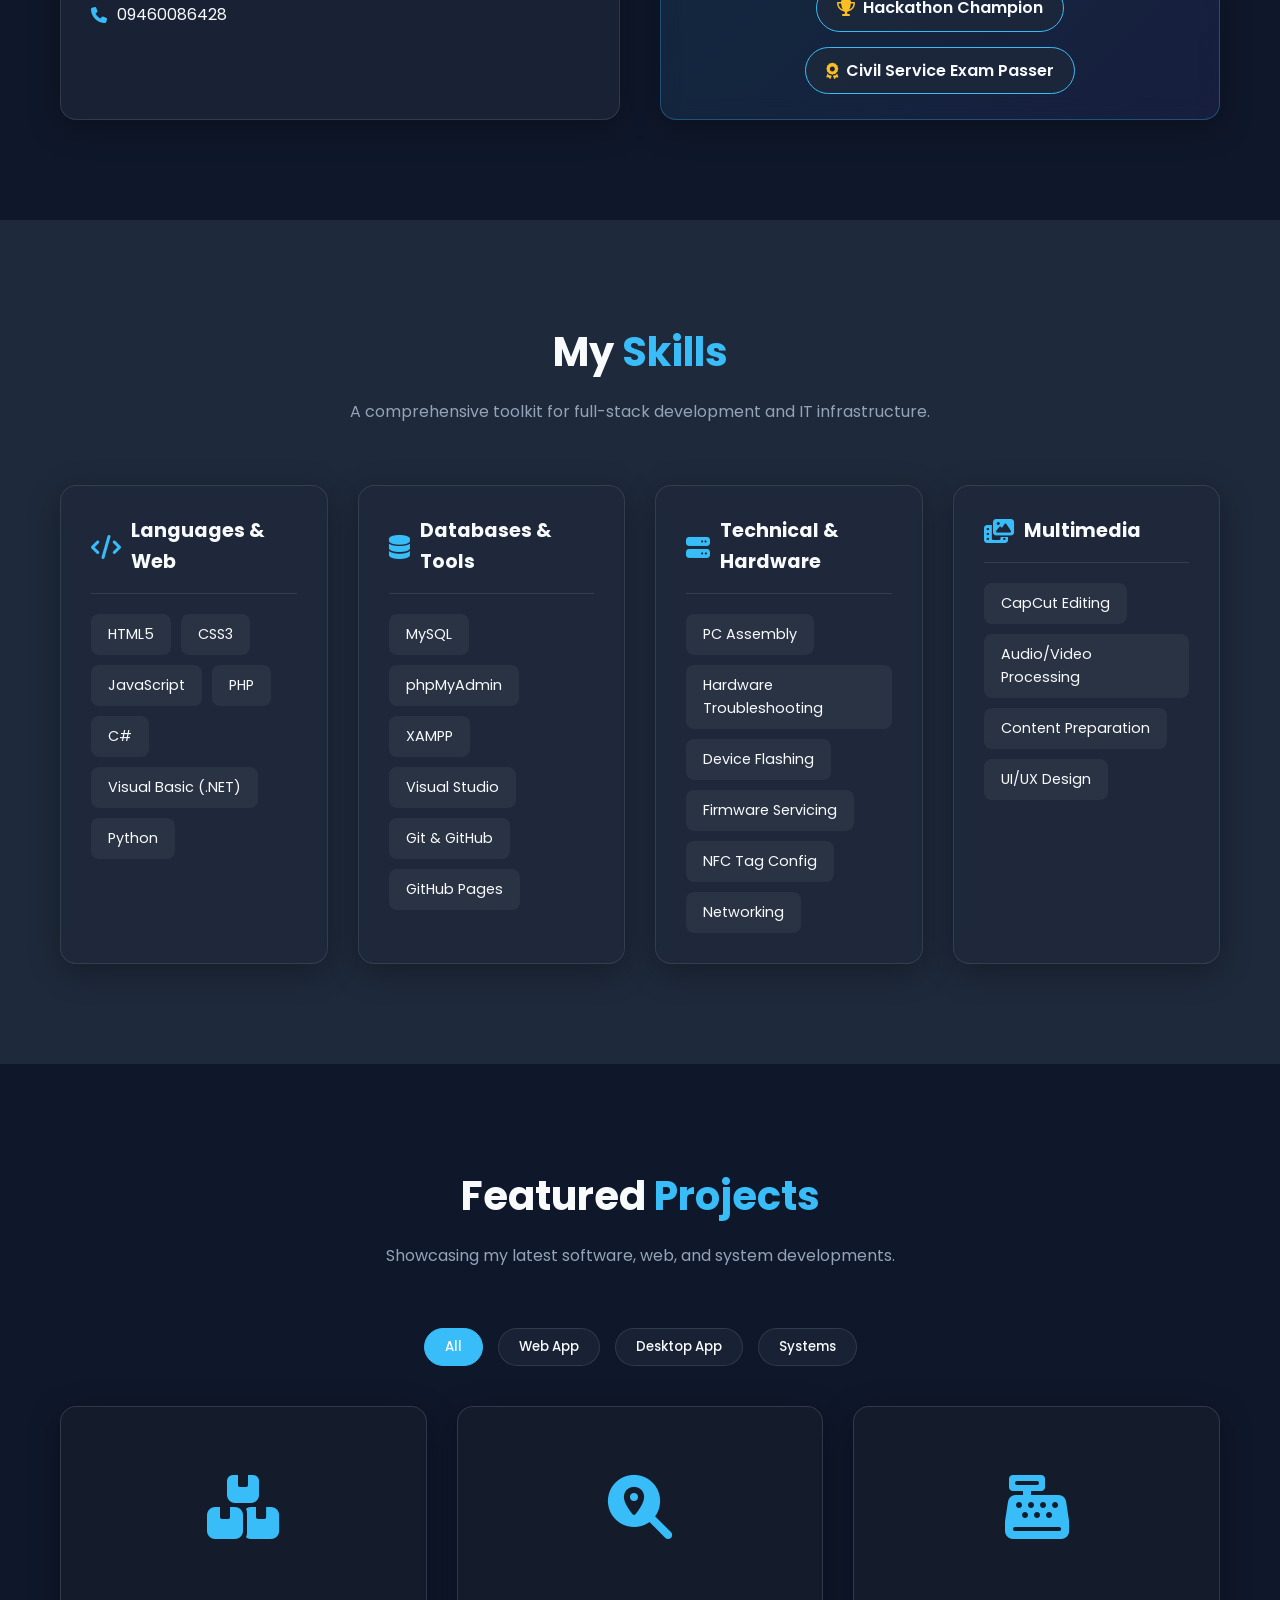
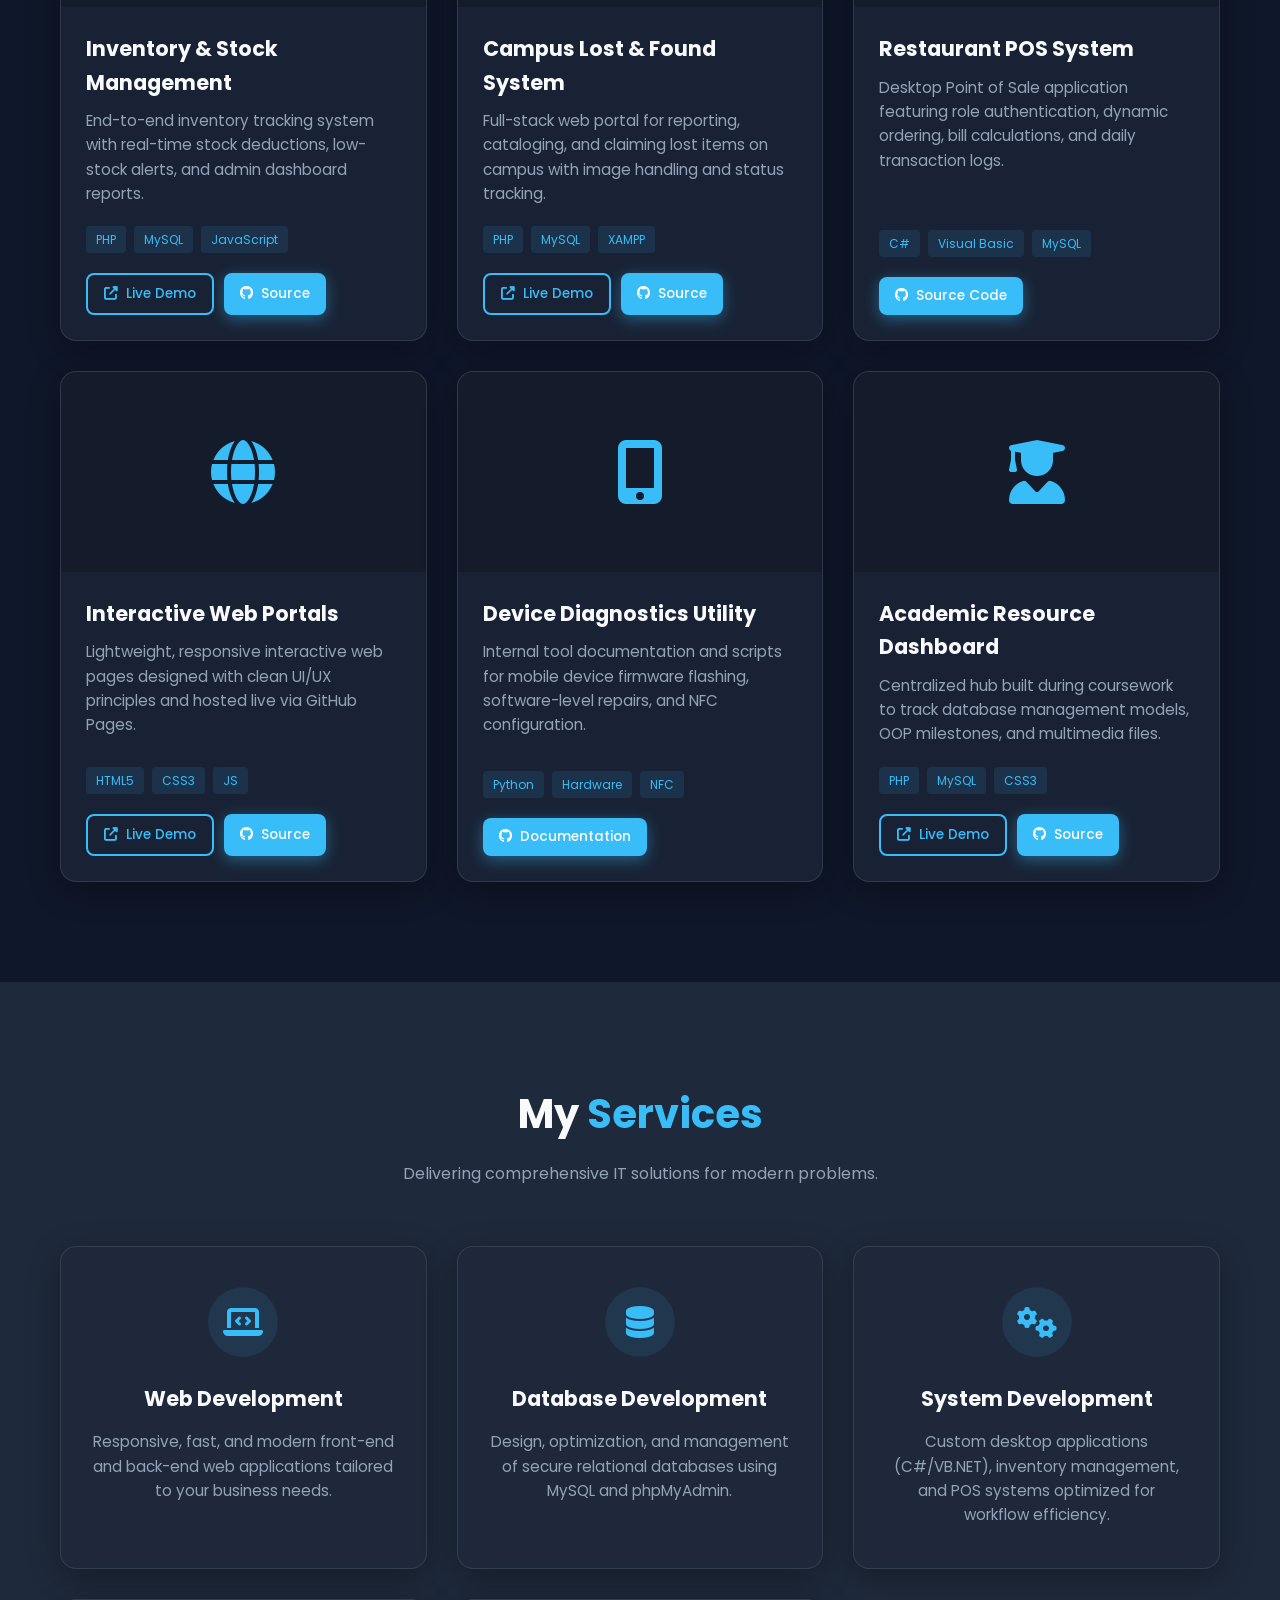
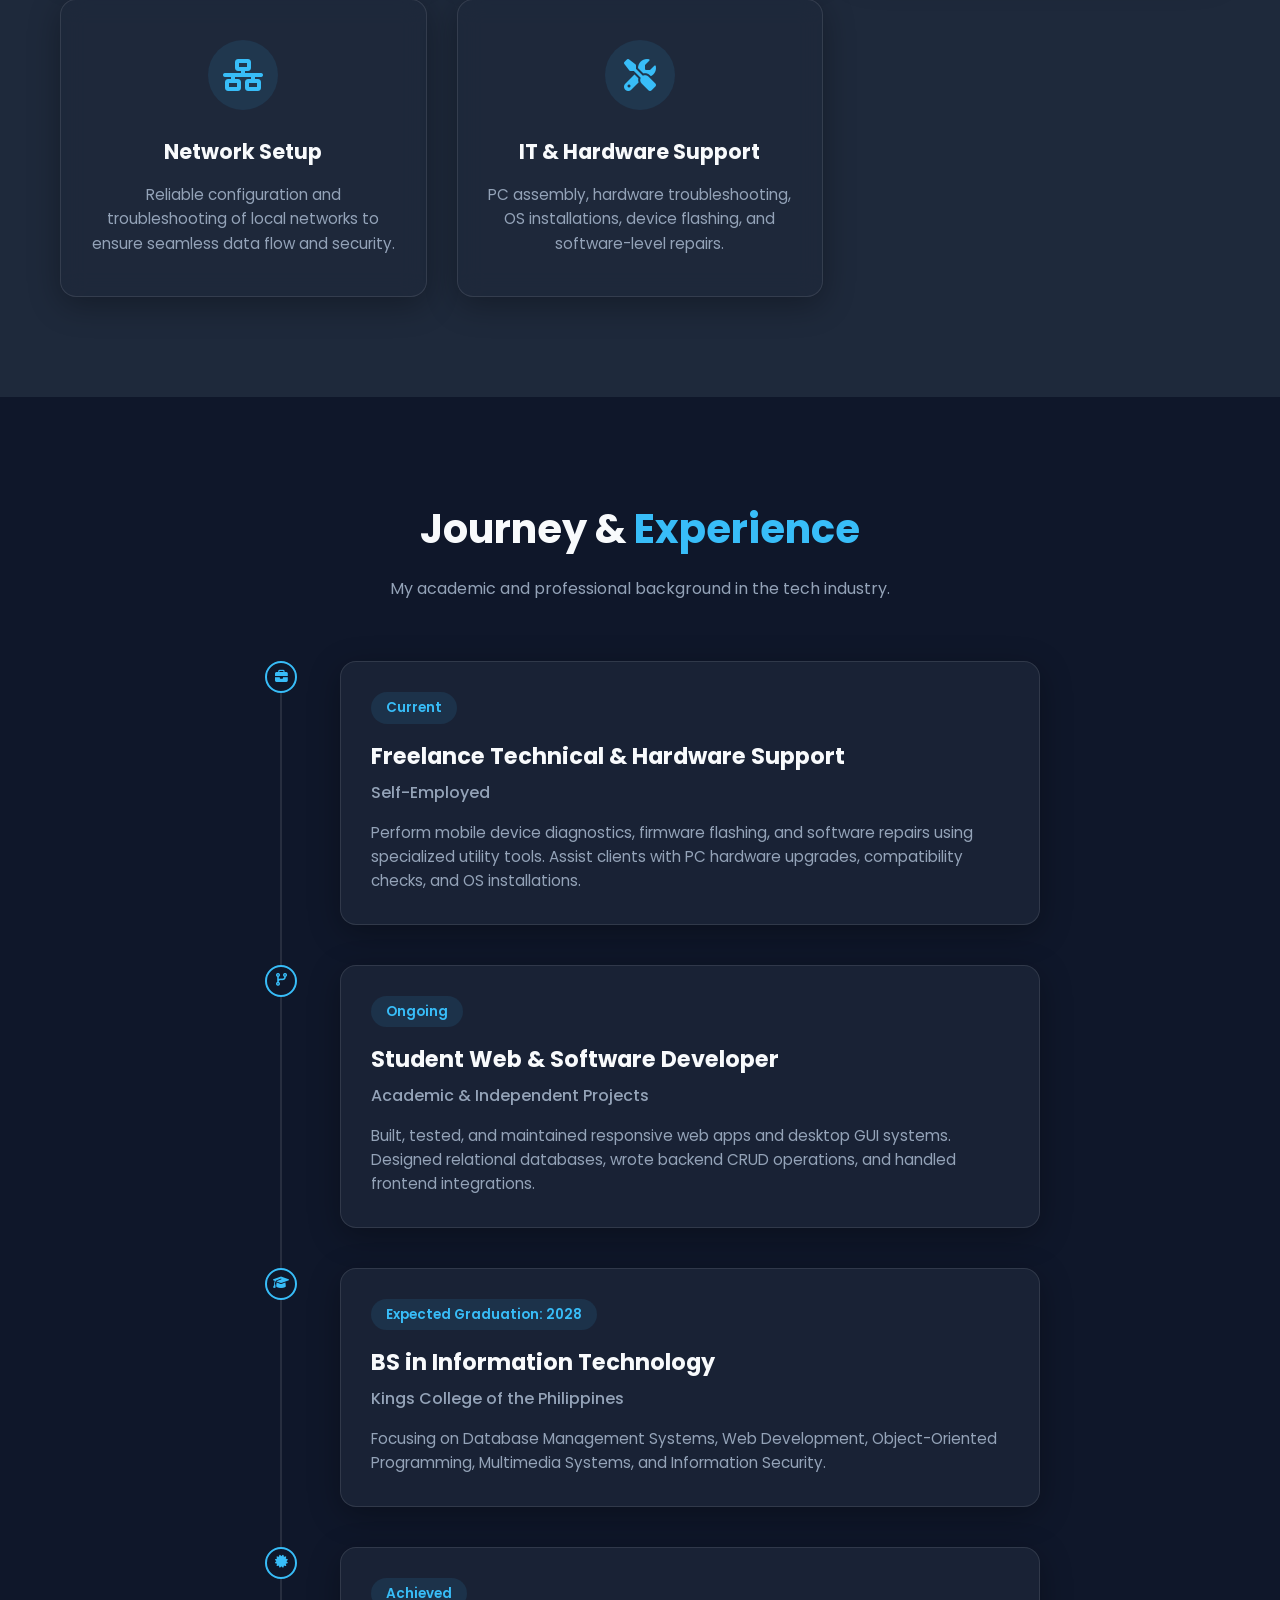
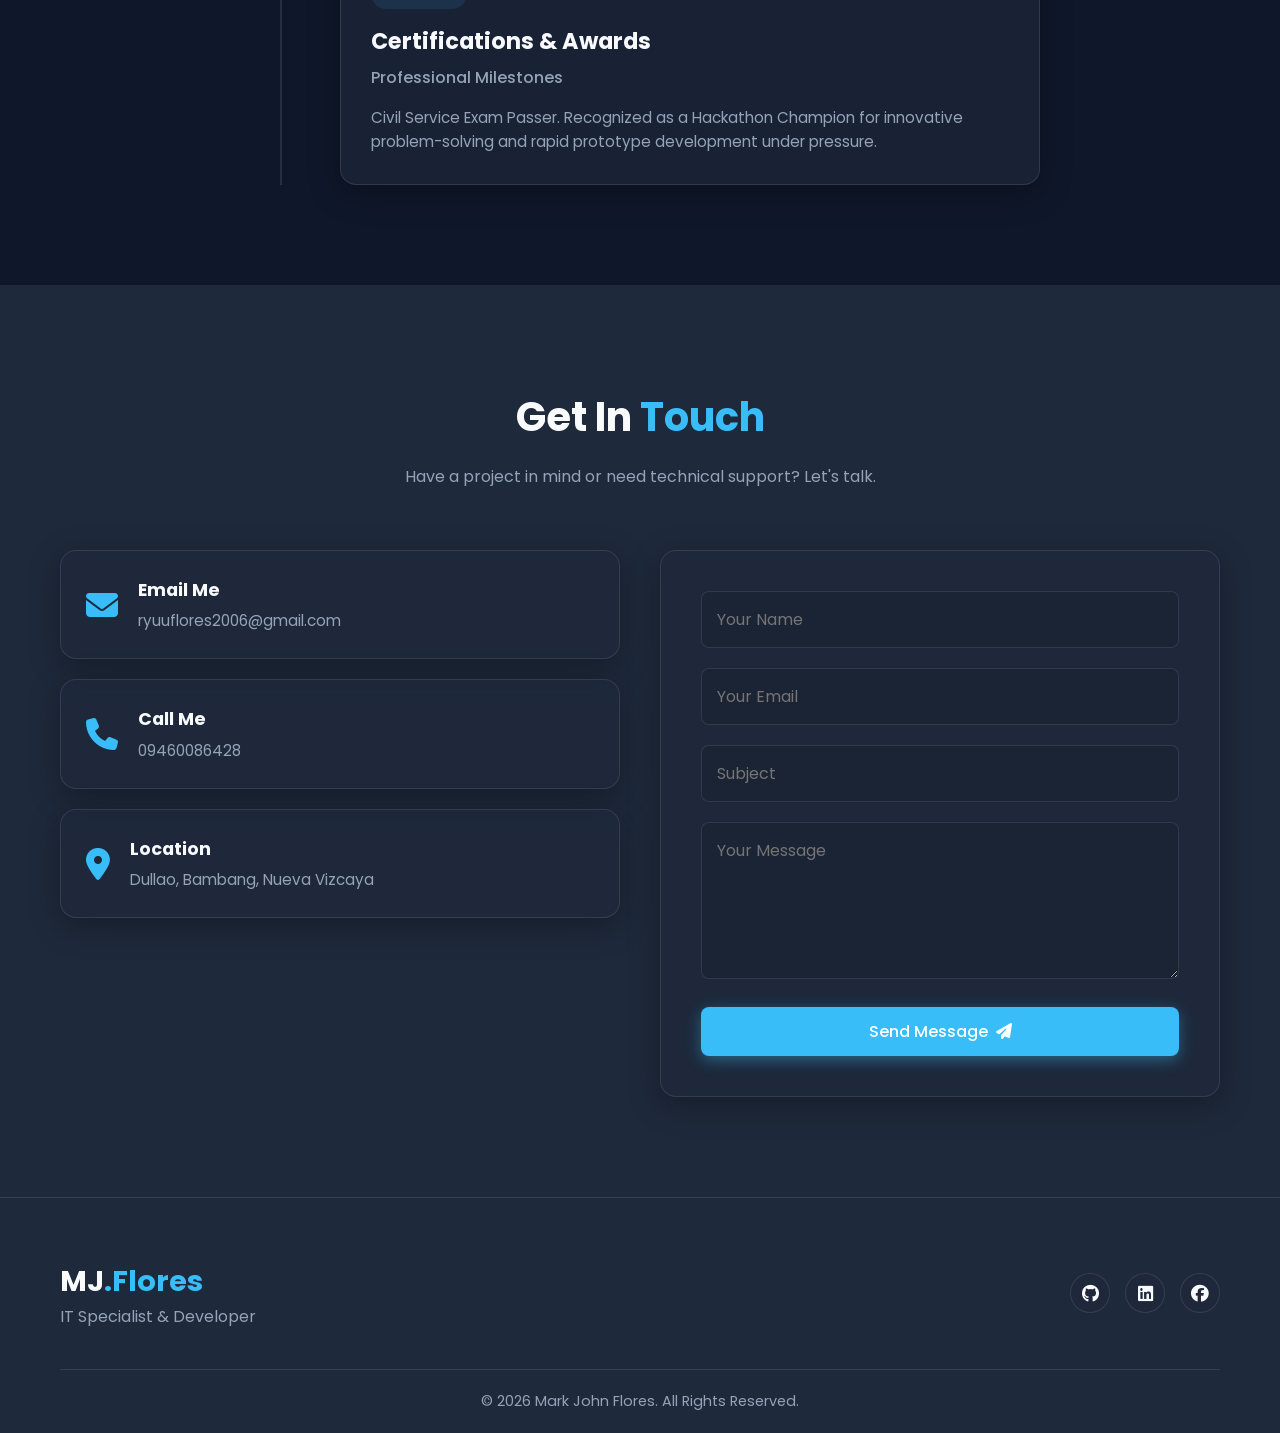
==== commit da3665c1: "Update index.html" ====
--- a/Portfolio/index.html
+++ b/Portfolio/index.html
@@ -461,4 +461,4 @@
 
     <script src="script.js"></script>
 </body>
-</html>+</html>
